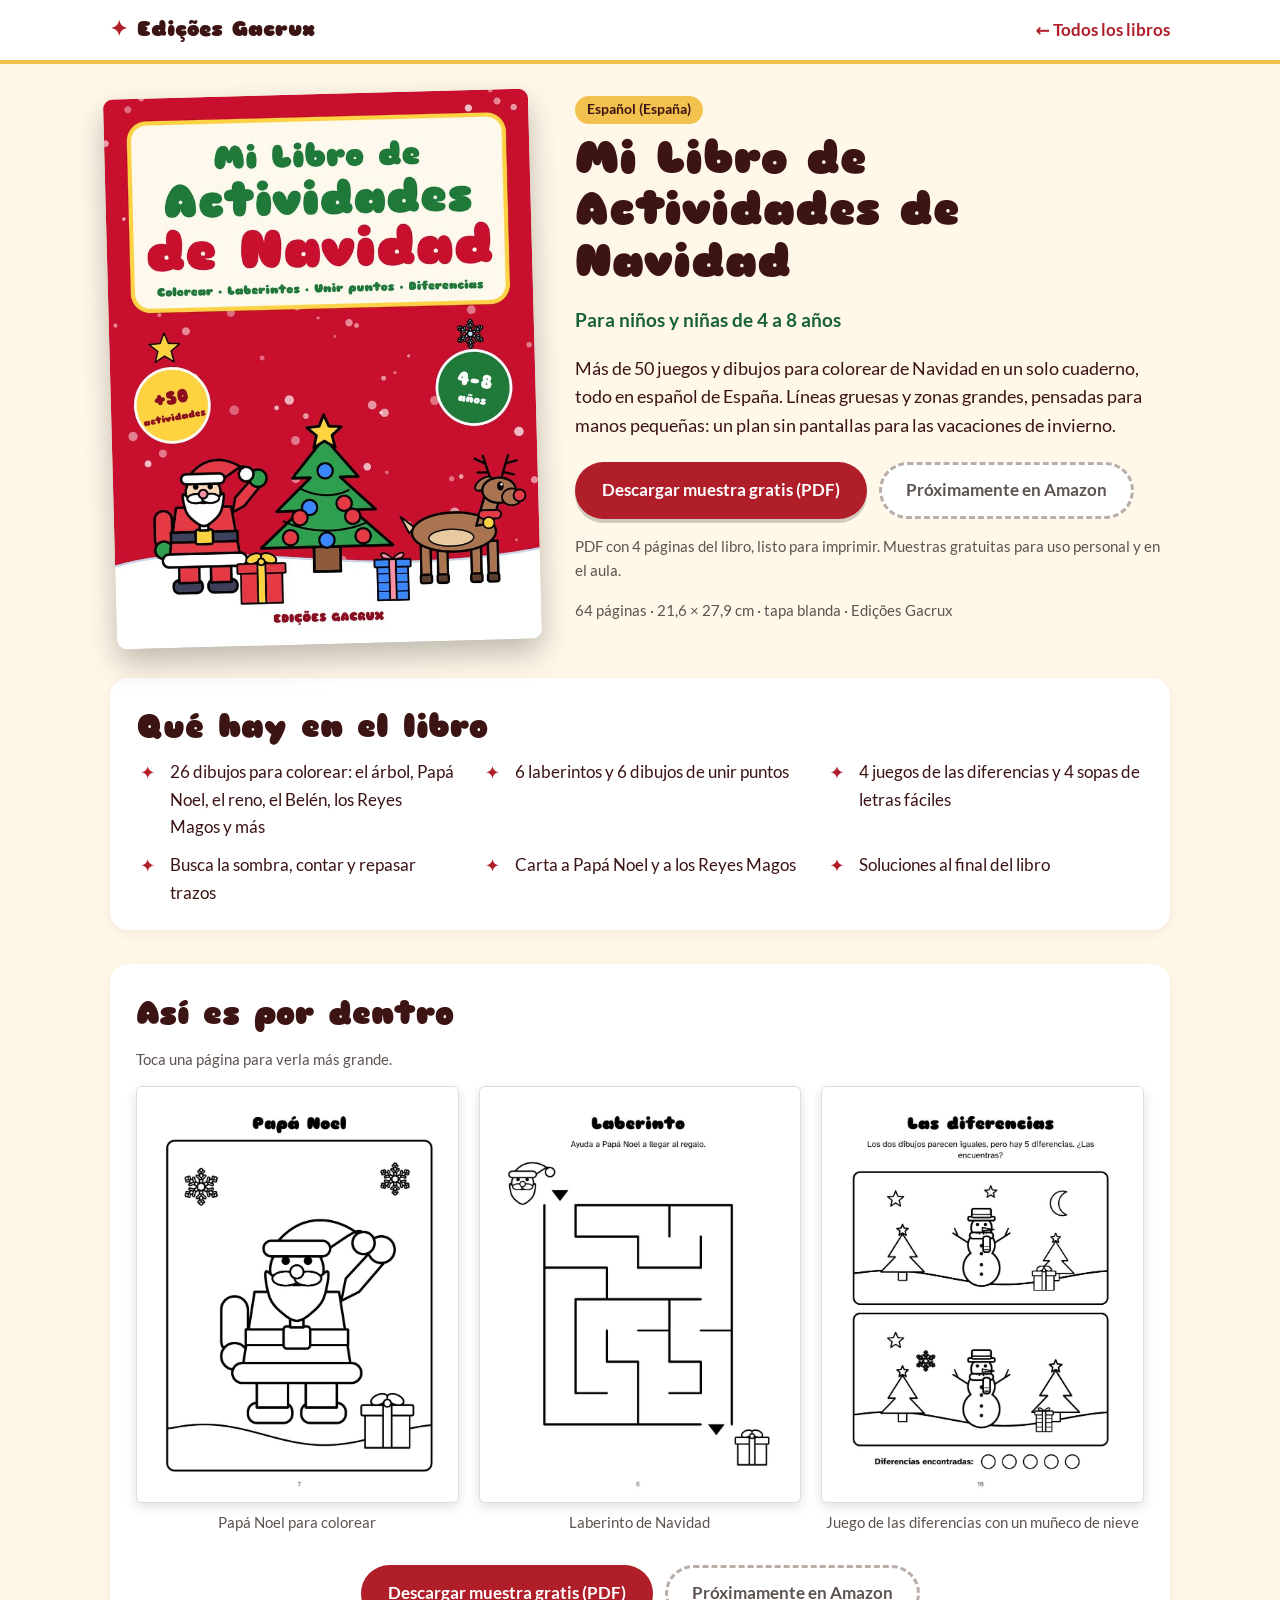
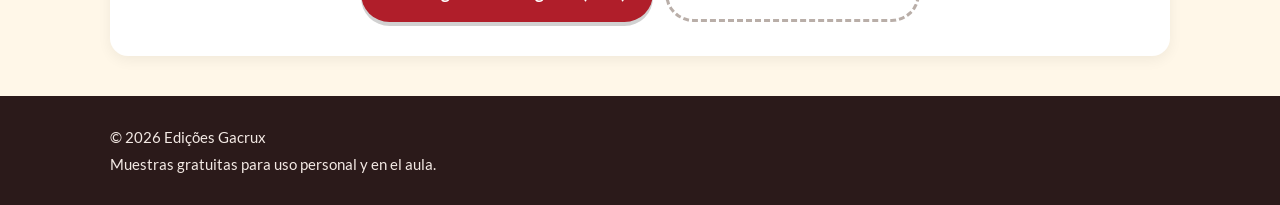
==== libro-actividades-navidad/index.html @ 50b87a14 "Edições Gacrux: free book samples site (8 books, plain HTML/CSS, Amazon links in links.js)" ====
<!doctype html>
<html lang="es-ES">
<head>
<meta charset="utf-8">
<meta name="viewport" content="width=device-width, initial-scale=1">
<title>Mi Libro de Actividades de Navidad: Para niños y niñas de 4 a 8 años · Edições Gacrux</title>
<meta name="description" content="Más de 50 juegos y dibujos para colorear de Navidad en un solo cuaderno, todo en español de España. Líneas gruesas y zonas grandes, pensadas para manos pequeñas: un plan sin pantallas para las vacaciones de invierno.">
<link rel="canonical" href="https://gacrux-hq.github.io/livros/libro-actividades-navidad/">
<meta name="referrer" content="strict-origin-when-cross-origin">
<meta name="theme-color" content="#b01e2a">
<meta property="og:type" content="website">
<meta property="og:site_name" content="Edições Gacrux">
<meta property="og:locale" content="es_ES">
<meta property="og:title" content="Mi Libro de Actividades de Navidad: Para niños y niñas de 4 a 8 años · Edições Gacrux">
<meta property="og:description" content="Más de 50 juegos y dibujos para colorear de Navidad en un solo cuaderno, todo en español de España. Líneas gruesas y zonas grandes, pensadas para manos pequeñas: un plan sin pantallas para las vacaciones de invierno.">
<meta property="og:url" content="https://gacrux-hq.github.io/livros/libro-actividades-navidad/">
<meta property="og:image" content="https://gacrux-hq.github.io/livros/libro-actividades-navidad/partilhar.jpg">
<meta property="og:image:width" content="1000">
<meta property="og:image:height" content="1500">
<meta property="og:image:alt" content="Mi Libro de Actividades de Navidad">
<meta name="twitter:card" content="summary_large_image">
<meta name="twitter:title" content="Mi Libro de Actividades de Navidad: Para niños y niñas de 4 a 8 años · Edições Gacrux">
<meta name="twitter:description" content="Más de 50 juegos y dibujos para colorear de Navidad en un solo cuaderno, todo en español de España. Líneas gruesas y zonas grandes, pensadas para manos pequeñas: un plan sin pantallas para las vacaciones de invierno.">
<meta name="twitter:image" content="https://gacrux-hq.github.io/livros/libro-actividades-navidad/partilhar.jpg">
<link rel="icon" href="../assets/favicon.svg" type="image/svg+xml">
<link rel="stylesheet" href="../assets/style.css">
<script type="application/ld+json">{"@context": "https://schema.org", "@type": "Book", "name": "Mi Libro de Actividades de Navidad", "alternativeHeadline": "Para niños y niñas de 4 a 8 años", "inLanguage": "es-ES", "bookFormat": "https://schema.org/Paperback", "numberOfPages": 64, "image": "https://gacrux-hq.github.io/livros/libro-actividades-navidad/capa.jpg", "url": "https://gacrux-hq.github.io/livros/libro-actividades-navidad/", "description": "Más de 50 juegos y dibujos para colorear de Navidad en un solo cuaderno, todo en español de España. Líneas gruesas y zonas grandes, pensadas para manos pequeñas: un plan sin pantallas para las vacaciones de invierno.", "author": {"@type": "Organization", "name": "Edições Gacrux"}, "publisher": {"@type": "Organization", "name": "Edições Gacrux"}}</script>
</head>
<body class="t-xmas">
<header class="top"><div class="wrap top-in"><a class="brand" href="../"><span class="star" aria-hidden="true">✦</span> Edições Gacrux</a><a class="back" href="../">← Todos los libros</a></div></header>
<main class="wrap book">
  <section class="hero">
    <div class="cover"><img src="capa.jpg" width="700" height="906" alt="Mi Libro de Actividades de Navidad"></div>
    <div class="info">
      <p class="chip">Español (España)</p>
      <h1>Mi Libro de Actividades de Navidad</h1>
      <p class="tag">Para niños y niñas de 4 a 8 años</p>
      <p class="desc">Más de 50 juegos y dibujos para colorear de Navidad en un solo cuaderno, todo en español de España. Líneas gruesas y zonas grandes, pensadas para manos pequeñas: un plan sin pantallas para las vacaciones de invierno.</p>
      <div class="actions">
        <a class="btn btn-dl" href="muestra-gratis.pdf" type="application/pdf">Descargar muestra gratis (PDF)</a>
        <a class="btn btn-amz is-soon" data-amazon="04-navidad-es" data-label="Ver en Amazon" aria-disabled="true">Próximamente en Amazon</a>
      </div>
      <p class="small">PDF con 4 páginas del libro, listo para imprimir. Muestras gratuitas para uso personal y en el aula.</p>
      <p class="small fmt">64 páginas · 21,6 × 27,9 cm · tapa blanda · Edições Gacrux</p>
    </div>
  </section>
  <section class="what"><h2>Qué hay en el libro</h2><ul class="ticks"><li>26 dibujos para colorear: el árbol, Papá Noel, el reno, el Belén, los Reyes Magos y más</li><li>6 laberintos y 6 dibujos de unir puntos</li><li>4 juegos de las diferencias y 4 sopas de letras fáciles</li><li>Busca la sombra, contar y repasar trazos</li><li>Carta a Papá Noel y a los Reyes Magos</li><li>Soluciones al final del libro</li></ul></section>
  <section class="inside"><h2>Así es por dentro</h2><p class="small">Toca una página para verla más grande.</p><div class="pages"><figure><a href="pagina-1.jpg"><img src="pagina-1.jpg" width="900" height="1165" loading="lazy" alt="Papá Noel para colorear"></a><figcaption>Papá Noel para colorear</figcaption></figure><figure><a href="pagina-2.jpg"><img src="pagina-2.jpg" width="900" height="1165" loading="lazy" alt="Laberinto de Navidad"></a><figcaption>Laberinto de Navidad</figcaption></figure><figure><a href="pagina-3.jpg"><img src="pagina-3.jpg" width="900" height="1165" loading="lazy" alt="Juego de las diferencias con un muñeco de nieve"></a><figcaption>Juego de las diferencias con un muñeco de nieve</figcaption></figure></div>
    <div class="actions center"><a class="btn btn-dl" href="muestra-gratis.pdf" type="application/pdf">Descargar muestra gratis (PDF)</a><a class="btn btn-amz is-soon" data-amazon="04-navidad-es" data-label="Ver en Amazon" aria-disabled="true">Próximamente en Amazon</a></div>
  </section>
</main>
<footer class="foot"><div class="wrap"><p>© 2026 Edições Gacrux</p><p>Muestras gratuitas para uso personal y en el aula.</p></div></footer>
<script src="../links.js"></script><script src="../assets/site.js"></script>
</body>
</html>
---- assets/style.css ----
@font-face{font-family:"Sniglet";src:url(fonts/Sniglet-ExtraBold.woff2) format("woff2");font-weight:800;font-display:swap}
@font-face{font-family:"Lato";src:url(fonts/Lato-Regular.woff2) format("woff2");font-weight:400;font-display:swap}
@font-face{font-family:"Lato";src:url(fonts/Lato-Bold.woff2) format("woff2");font-weight:700;font-display:swap}
:root{--main:#b01e2a;--second:#18623a;--light:#fff7e8;--accent:#f2c14e;--ink:#2b1a1a;--muted:#5d5350;--radius:18px;
  --body:"Lato",system-ui,-apple-system,"Segoe UI",Roboto,sans-serif;--title:"Sniglet","Lato",system-ui,sans-serif}
.t-xmas{--main:#b01e2a;--second:#18623a;--light:#fff7e8;--accent:#f2c14e;--ink:#3c1414}
.t-eng{--main:#2b86c5;--second:#e83f49;--light:#fffbec;--accent:#ffcd3c;--ink:#1a2e52}
.t-sopa{--main:#1c4896;--second:#c4202e;--light:#f8f4ea;--accent:#c4202e;--ink:#162854;--title:"Lato",system-ui,sans-serif}
*{box-sizing:border-box}
html{-webkit-text-size-adjust:100%;scroll-behavior:smooth}
body{margin:0;font-family:var(--body);font-size:1.08rem;line-height:1.6;color:var(--ink);background:var(--light)}
body.t-sopa{font-size:1.2rem}
img{max-width:100%;height:auto;display:block}
a{color:var(--main)}
.wrap{max-width:1100px;margin:0 auto;padding:0 20px}
h1,h2{font-family:var(--title);font-weight:800;line-height:1.15;margin:.2em 0 .4em}
.t-sopa h1,.t-sopa h2{font-weight:700}
h1{font-size:clamp(1.9rem,4.5vw,2.8rem)}
h2{font-size:clamp(1.5rem,3.4vw,2rem)}
.top{background:#fff;border-bottom:4px solid var(--accent);position:sticky;top:0;z-index:5}
.top-in{display:flex;align-items:center;justify-content:space-between;gap:12px;min-height:60px;flex-wrap:wrap}
.brand{font-family:"Sniglet","Lato",sans-serif;font-weight:800;font-size:1.3rem;text-decoration:none;color:#3c1414}
.brand .star{color:var(--main)}
.back{font-weight:700;text-decoration:none}
.chip{display:inline-block;background:var(--accent);color:var(--ink);font-weight:700;font-size:.85rem;padding:3px 12px;border-radius:999px;margin:0}
.t-sopa .chip{background:var(--main);color:#fff}
.small{font-size:.95rem;color:var(--muted)}
/* buttons */
.actions{display:flex;flex-wrap:wrap;gap:12px;margin:22px 0 10px}
.actions.center{justify-content:center;margin-top:30px}
.btn{display:inline-flex;align-items:center;justify-content:center;min-height:52px;padding:12px 24px;border-radius:999px;font-weight:700;font-size:1.05rem;text-decoration:none;text-align:center;border:3px solid transparent;transition:transform .1s}
.btn:hover{transform:translateY(-2px)}
.btn-dl{background:var(--main);color:#fff;box-shadow:0 4px 0 rgba(0,0,0,.18)}
.btn-amz{background:#fff;color:var(--ink);border-color:var(--ink)}
.btn-amz.is-soon{border-style:dashed;color:var(--muted);border-color:#b9aea8;cursor:default;pointer-events:none}
.btn:focus-visible{outline:4px solid var(--accent);outline-offset:3px}
/* home */
.intro{background:#b01e2a;color:#fff;padding:46px 0 40px;background-image:radial-gradient(circle at 12% 30%,rgba(255,255,255,.12) 0 6px,transparent 7px),radial-gradient(circle at 80% 20%,rgba(255,255,255,.12) 0 9px,transparent 10px),radial-gradient(circle at 60% 80%,rgba(255,255,255,.1) 0 5px,transparent 6px);background-size:220px 220px}
.intro h1{font-family:"Sniglet","Lato",sans-serif;max-width:760px}
.intro p{max-width:720px;font-size:1.15rem}
.jump{display:flex;flex-wrap:wrap;gap:10px;margin-top:20px}
.jump a{background:#fff;color:#b01e2a;font-weight:700;text-decoration:none;padding:8px 18px;border-radius:999px}
.sec{padding:40px 0 10px}
.sec h2{color:#3c1414}
.sec-ingles h2{color:#1a2e52}.sec-sopas h2{color:#162854}
.lead{color:var(--muted);margin-top:0}
.grid{display:grid;grid-template-columns:repeat(auto-fill,minmax(220px,1fr));gap:22px}
.card{background:#fff;border-radius:var(--radius);padding:14px 14px 18px;text-decoration:none;color:var(--ink);display:flex;flex-direction:column;gap:8px;box-shadow:0 6px 18px rgba(60,20,20,.1);border-top:8px solid var(--main);transition:transform .12s}
.card:hover{transform:translateY(-4px)}
.card img{border-radius:8px;box-shadow:0 3px 10px rgba(0,0,0,.15)}
.card .chip{align-self:flex-start;margin-top:6px}
.card strong{font-size:1.1rem;line-height:1.3}
.card .tag{color:var(--muted);font-size:.95rem;line-height:1.4}
.card .more{margin-top:auto;color:var(--main);font-weight:700}
/* book page */
.book{padding-top:30px}
.hero{display:grid;grid-template-columns:minmax(0,5fr) minmax(0,7fr);gap:40px;align-items:start}
.cover img{border-radius:10px;box-shadow:0 14px 30px rgba(0,0,0,.25);transform:rotate(-1.5deg);background:#fff}
.tag{font-size:1.2rem;font-weight:700;color:var(--second);margin:0 0 .6em}
.desc{font-size:1.12rem}
.what,.inside{background:#fff;border-radius:var(--radius);padding:24px 26px;margin:34px 0;box-shadow:0 4px 14px rgba(0,0,0,.06)}
.ticks{list-style:none;padding:0;margin:0;display:grid;grid-template-columns:repeat(auto-fill,minmax(280px,1fr));gap:10px 26px}
.ticks li{position:relative;padding-left:34px}
.ticks li::before{content:"✦";position:absolute;left:4px;top:0;color:var(--main);font-size:1.15rem}
.pages{display:grid;grid-template-columns:repeat(3,minmax(0,1fr));gap:20px;margin-top:12px}
.pages figure{margin:0}
.pages img{border:1px solid #ddd;border-radius:6px;box-shadow:0 4px 12px rgba(0,0,0,.12);background:#fff}
.pages figcaption{font-size:.92rem;color:var(--muted);text-align:center;margin-top:8px}
.foot{background:#2b1a1a;color:#f3e9e4;padding:26px 0;margin-top:40px;font-size:.95rem}
.foot p{margin:.2em 0}
@media (max-width:760px){
  .hero{grid-template-columns:1fr;gap:22px}
  .cover{max-width:300px;margin:0 auto}
  .pages{grid-template-columns:1fr 1fr}
  .btn{width:100%}
  .what,.inside{padding:18px}
}
@media (max-width:420px){.pages{grid-template-columns:1fr}}
@media (prefers-reduced-motion:reduce){*{transition:none!important;scroll-behavior:auto!important}}
@media print{.top,.foot,.actions{display:none}}
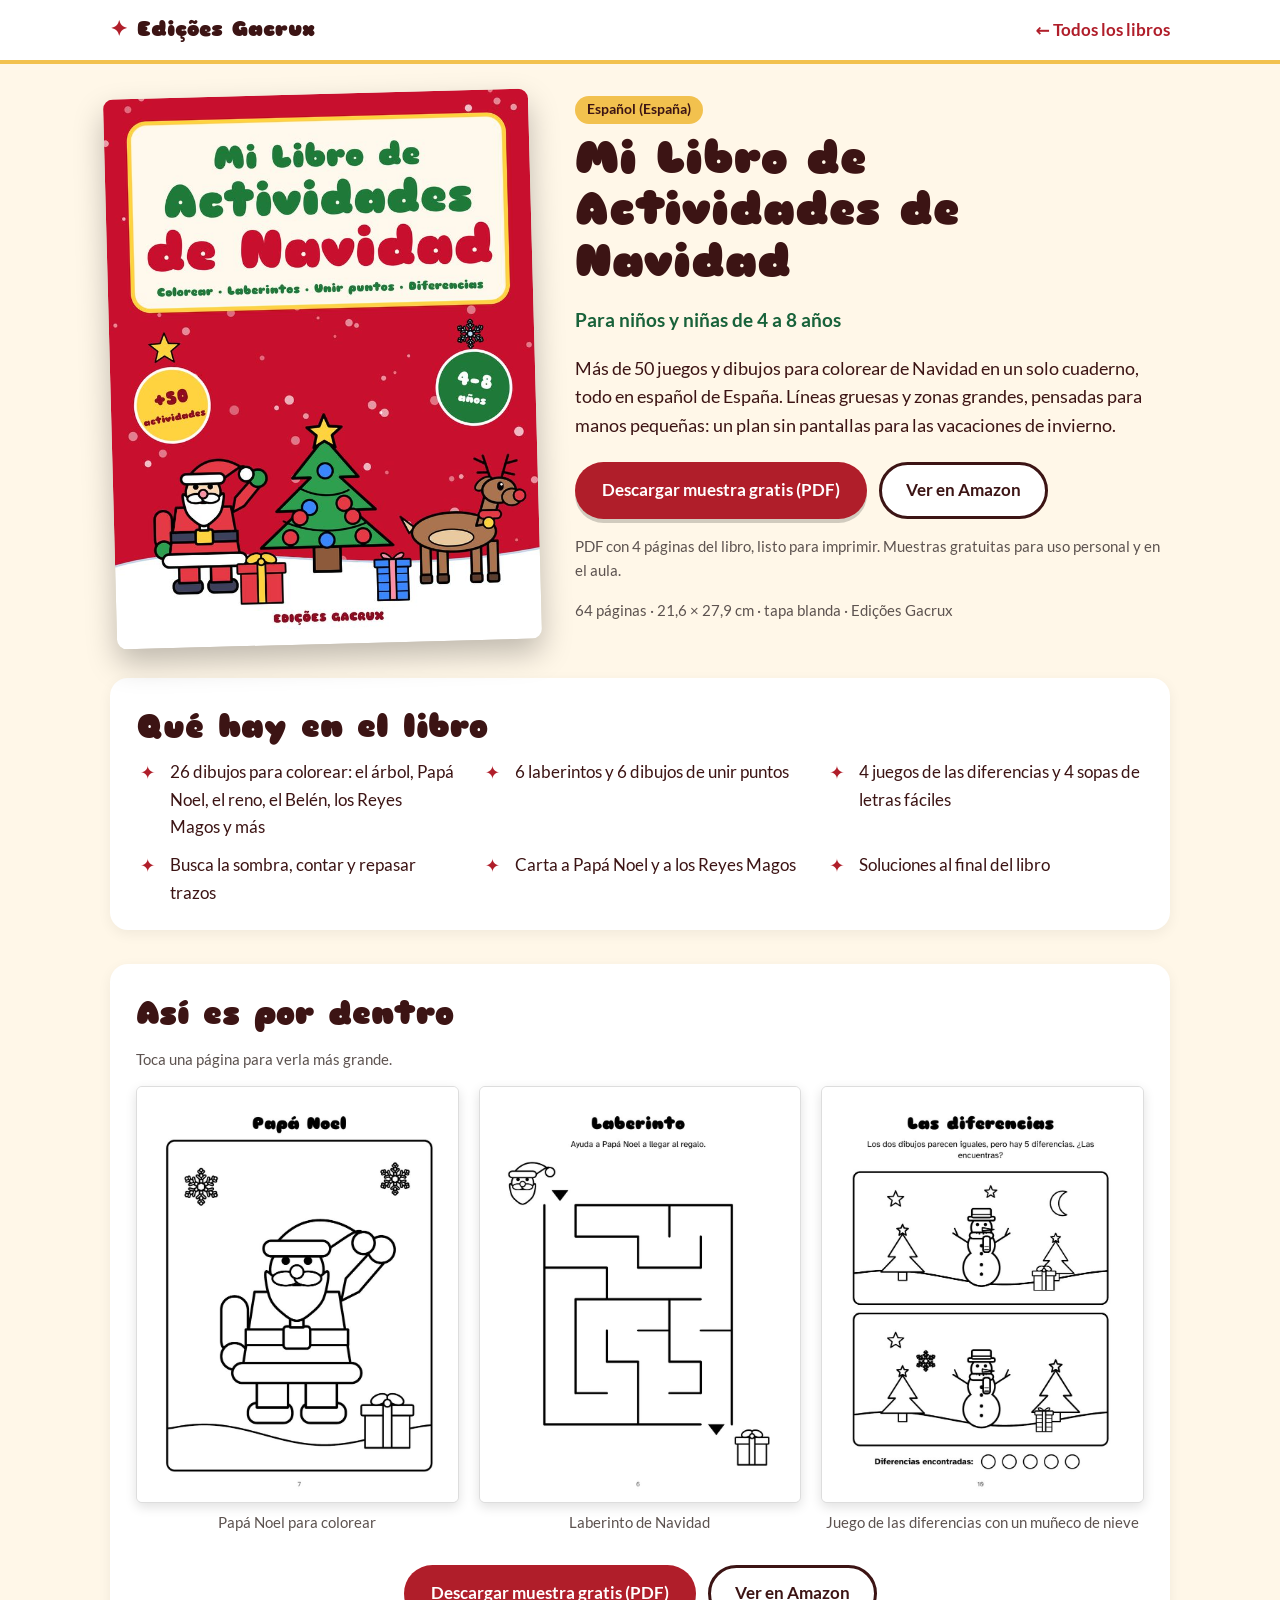
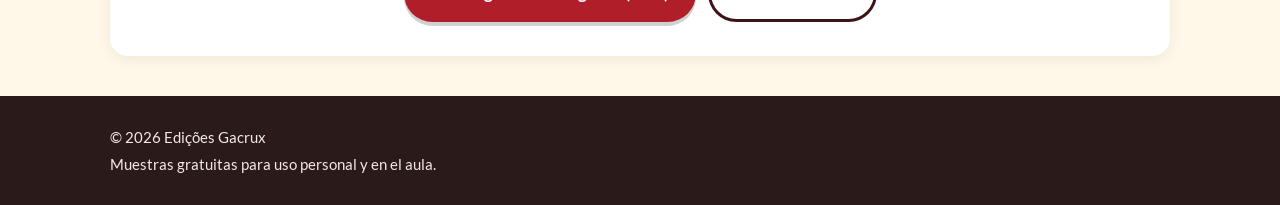
==== commit f57cd597: "Ship real Amazon hrefs in HTML for live books (no-JS safe)" ====
--- a/libro-actividades-navidad/index.html
+++ b/libro-actividades-navidad/index.html
@@ -38,7 +38,7 @@
       <p class="desc">Más de 50 juegos y dibujos para colorear de Navidad en un solo cuaderno, todo en español de España. Líneas gruesas y zonas grandes, pensadas para manos pequeñas: un plan sin pantallas para las vacaciones de invierno.</p>
       <div class="actions">
         <a class="btn btn-dl" href="muestra-gratis.pdf" type="application/pdf">Descargar muestra gratis (PDF)</a>
-        <a class="btn btn-amz is-soon" data-amazon="04-navidad-es" data-label="Ver en Amazon" aria-disabled="true">Próximamente en Amazon</a>
+        <a class="btn btn-amz" data-amazon="04-navidad-es" data-label="Ver en Amazon" href="https://www.amazon.es/dp/B0HP7ZJZBN?tag=edicoesgacrux-21" target="_blank" rel="noopener sponsored">Ver en Amazon</a>
       </div>
       <p class="small">PDF con 4 páginas del libro, listo para imprimir. Muestras gratuitas para uso personal y en el aula.</p>
       <p class="small fmt">64 páginas · 21,6 × 27,9 cm · tapa blanda · Edições Gacrux</p>
@@ -46,7 +46,7 @@
   </section>
   <section class="what"><h2>Qué hay en el libro</h2><ul class="ticks"><li>26 dibujos para colorear: el árbol, Papá Noel, el reno, el Belén, los Reyes Magos y más</li><li>6 laberintos y 6 dibujos de unir puntos</li><li>4 juegos de las diferencias y 4 sopas de letras fáciles</li><li>Busca la sombra, contar y repasar trazos</li><li>Carta a Papá Noel y a los Reyes Magos</li><li>Soluciones al final del libro</li></ul></section>
   <section class="inside"><h2>Así es por dentro</h2><p class="small">Toca una página para verla más grande.</p><div class="pages"><figure><a href="pagina-1.jpg"><img src="pagina-1.jpg" width="900" height="1165" loading="lazy" alt="Papá Noel para colorear"></a><figcaption>Papá Noel para colorear</figcaption></figure><figure><a href="pagina-2.jpg"><img src="pagina-2.jpg" width="900" height="1165" loading="lazy" alt="Laberinto de Navidad"></a><figcaption>Laberinto de Navidad</figcaption></figure><figure><a href="pagina-3.jpg"><img src="pagina-3.jpg" width="900" height="1165" loading="lazy" alt="Juego de las diferencias con un muñeco de nieve"></a><figcaption>Juego de las diferencias con un muñeco de nieve</figcaption></figure></div>
-    <div class="actions center"><a class="btn btn-dl" href="muestra-gratis.pdf" type="application/pdf">Descargar muestra gratis (PDF)</a><a class="btn btn-amz is-soon" data-amazon="04-navidad-es" data-label="Ver en Amazon" aria-disabled="true">Próximamente en Amazon</a></div>
+    <div class="actions center"><a class="btn btn-dl" href="muestra-gratis.pdf" type="application/pdf">Descargar muestra gratis (PDF)</a><a class="btn btn-amz" data-amazon="04-navidad-es" data-label="Ver en Amazon" href="https://www.amazon.es/dp/B0HP7ZJZBN?tag=edicoesgacrux-21" target="_blank" rel="noopener sponsored">Ver en Amazon</a></div>
   </section>
 </main>
 <footer class="foot"><div class="wrap"><p>© 2026 Edições Gacrux</p><p>Muestras gratuitas para uso personal y en el aula.</p></div></footer>
